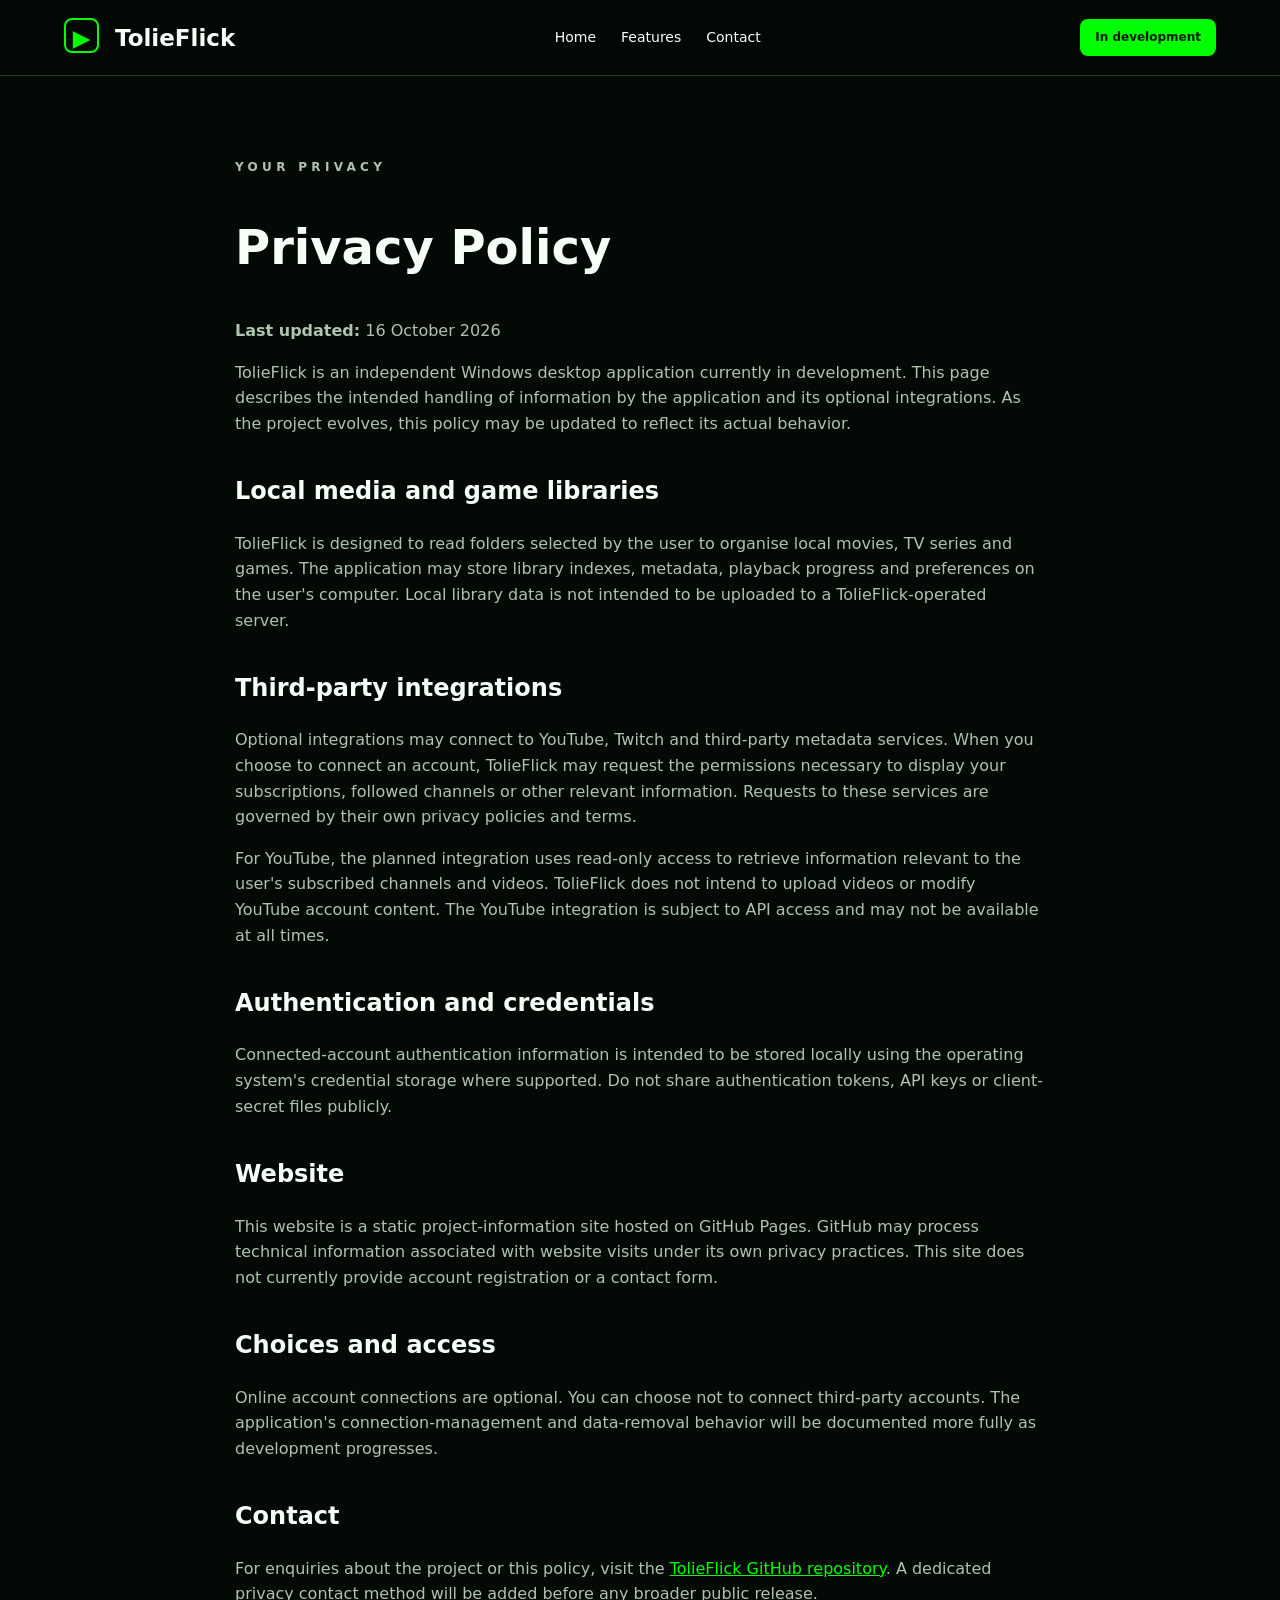
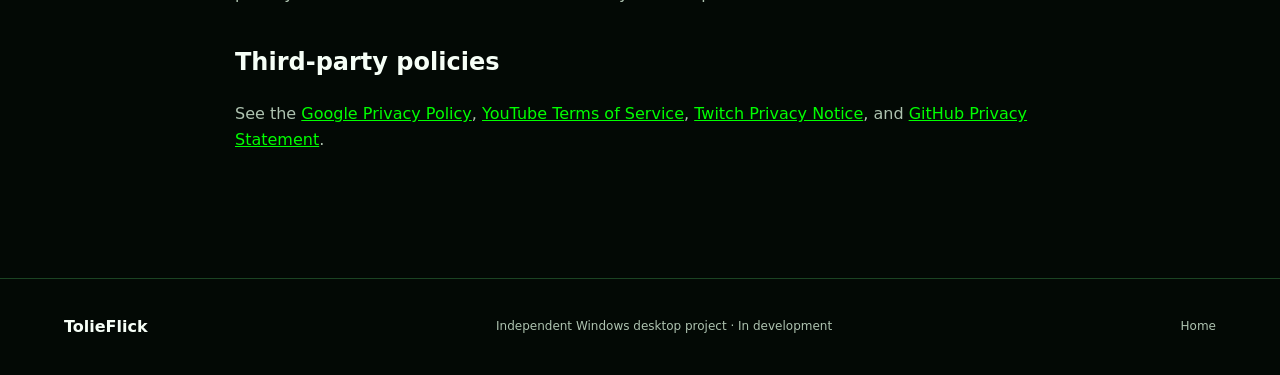
==== privacy.html @ b62e7263 "Add files via upload" ====
<!doctype html><html lang="en"><head><meta charset="utf-8"><meta name="viewport" content="width=device-width, initial-scale=1"><meta name="description" content="Privacy information for the TolieFlick Windows desktop project."><title>Privacy Policy — TolieFlick</title><link rel="stylesheet" href="style.css"></head><body><header class="site-header"><a class="logo" href="./"><span class="logo-mark">▶</span> TolieFlick</a><nav><a href="./">Home</a><a href="./#features">Features</a><a href="./#contact">Contact</a></nav><span class="status">In development</span></header><main class="policy"><p class="eyebrow">YOUR PRIVACY</p><h1>Privacy Policy</h1><p><strong>Last updated:</strong> 16 October 2026</p><p>TolieFlick is an independent Windows desktop application currently in development. This page describes the intended handling of information by the application and its optional integrations. As the project evolves, this policy may be updated to reflect its actual behavior.</p><h2>Local media and game libraries</h2><p>TolieFlick is designed to read folders selected by the user to organise local movies, TV series and games. The application may store library indexes, metadata, playback progress and preferences on the user's computer. Local library data is not intended to be uploaded to a TolieFlick-operated server.</p><h2>Third-party integrations</h2><p>Optional integrations may connect to YouTube, Twitch and third-party metadata services. When you choose to connect an account, TolieFlick may request the permissions necessary to display your subscriptions, followed channels or other relevant information. Requests to these services are governed by their own privacy policies and terms.</p><p>For YouTube, the planned integration uses read-only access to retrieve information relevant to the user's subscribed channels and videos. TolieFlick does not intend to upload videos or modify YouTube account content. The YouTube integration is subject to API access and may not be available at all times.</p><h2>Authentication and credentials</h2><p>Connected-account authentication information is intended to be stored locally using the operating system's credential storage where supported. Do not share authentication tokens, API keys or client-secret files publicly.</p><h2>Website</h2><p>This website is a static project-information site hosted on GitHub Pages. GitHub may process technical information associated with website visits under its own privacy practices. This site does not currently provide account registration or a contact form.</p><h2>Choices and access</h2><p>Online account connections are optional. You can choose not to connect third-party accounts. The application's connection-management and data-removal behavior will be documented more fully as development progresses.</p><h2>Contact</h2><p>For enquiries about the project or this policy, visit the <a href="https://github.com/Tolgrath/tolieflick">TolieFlick GitHub repository</a>. A dedicated privacy contact method will be added before any broader public release.</p><h2>Third-party policies</h2><p>See the <a href="https://policies.google.com/privacy">Google Privacy Policy</a>, <a href="https://www.youtube.com/t/terms">YouTube Terms of Service</a>, <a href="https://www.twitch.tv/p/en/legal/privacy-notice/">Twitch Privacy Notice</a>, and <a href="https://docs.github.com/en/site-policy/privacy-policies/github-general-privacy-statement">GitHub Privacy Statement</a>.</p></main><footer><a class="logo" href="./">TolieFlick</a><p>Independent Windows desktop project · In development</p><a href="./">Home</a></footer></body></html>
---- style.css ----
:root{--green:#00ff00;--bg:#030905;--panel:#09150d;--line:#1b4423;--text:#f6fff7;--muted:#aec3b0}*{box-sizing:border-box}html{scroll-behavior:smooth}body{margin:0;background:var(--bg);color:var(--text);font:16px/1.6 system-ui,-apple-system,Segoe UI,sans-serif}a{color:inherit;text-decoration:none}a:hover{color:var(--green)}.site-header{position:relative;z-index:2;display:flex;align-items:center;justify-content:space-between;gap:24px;padding:18px max(5%,calc((100% - 1300px)/2));border-bottom:1px solid var(--line);background:#030805}.logo{font-size:23px;font-weight:800;white-space:nowrap}.logo-mark{display:inline-grid;place-items:center;width:35px;height:35px;border:2px solid var(--green);border-radius:8px;color:var(--green);margin-right:8px}.site-header nav{display:flex;gap:25px;font-size:14px}.status{background:var(--green);color:#001a00;padding:9px 15px;border-radius:8px;font-size:12px;font-weight:800;white-space:nowrap}.hero{position:relative;isolation:isolate;min-height:600px;display:grid;grid-template-columns:1fr 1fr;align-items:center;gap:40px;padding:80px max(5%,calc((100% - 1300px)/2));overflow:hidden;background:radial-gradient(ellipse at 75% 50%,#124923 0%,#07170b 42%,#030805 75%)}.hero-glow{position:absolute;inset:0;z-index:-1;background:linear-gradient(110deg,transparent 60%,#00ff0010 85%)}.eyebrow{font-size:12px;letter-spacing:.36em;font-weight:800;color:#b0e8b5}.hero h1{font-size:clamp(58px,7vw,108px);line-height:1;letter-spacing:-.065em;margin:16px 0 28px}.hero h1 em,h2 em{font-style:normal;color:var(--green)}.lead{max-width:560px;font-size:19px}.actions{display:flex;flex-wrap:wrap;gap:12px;margin:30px 0}.button{display:inline-block;background:var(--green);color:#001700;border:1px solid var(--green);padding:12px 22px;border-radius:9px;font-weight:800}.button:hover{background:#b3ffb3;color:#001700}.button.outline{background:transparent;color:var(--green)}.button.outline:hover{background:#0b280e}.subtle{color:var(--muted);font-size:12px}.hero-visual{perspective:1000px}.window{border:1px solid #338746;border-radius:13px;background:#070d0a;box-shadow:0 0 70px #00ff0038,0 20px 90px #000b;transform:rotateY(-8deg) rotateX(3deg);overflow:hidden}.window-top{padding:13px 18px;border-bottom:1px solid #213d27;display:flex;justify-content:space-between;font-size:12px}.green{color:var(--green)}.window-body{display:grid;grid-template-columns:125px 1fr;min-height:310px}.window aside{background:#0a120c;border-right:1px solid #19371e;padding:20px 12px;font-size:12px;line-height:3.4;color:#b2c9b4}.library{padding:18px;min-width:0}.library small{color:#87c58b;letter-spacing:.15em;font-size:9px}.library h3{margin:4px 0 18px;font-size:18px}.posters{display:grid;grid-template-columns:repeat(3,1fr);gap:10px;margin-bottom:20px}.poster{height:155px;border-radius:6px;display:flex;align-items:flex-end;justify-content:center;padding:12px;font-size:11px;font-weight:900;letter-spacing:.12em;text-shadow:0 2px 10px #000}.p1{background:linear-gradient(0deg,#081009,transparent),radial-gradient(at 60% 30%,#8a4e26,#15241a 65%)}.p2{background:linear-gradient(0deg,#081009,transparent),radial-gradient(at 30% 20%,#ad693d,#28172d 70%)}.p3{background:linear-gradient(0deg,#081009,transparent),radial-gradient(at 50% 20%,#4285a4,#1c1b2c 70%)}.tiles{display:flex;gap:8px;margin-top:10px}.tiles span{height:35px;flex:1;background:linear-gradient(135deg,#173f28,#121d2a);border-radius:5px}.section{padding:90px max(5%,calc((100% - 1300px)/2))}.section h2{font-size:clamp(32px,4vw,54px);line-height:1.13;margin:12px 0 32px}.feature-grid{display:grid;grid-template-columns:repeat(4,1fr);gap:16px}.feature{border:1px solid var(--line);border-radius:15px;padding:28px 20px;background:linear-gradient(145deg,#0d2012,#060d08);min-height:230px}.feature-icon{font-size:36px;color:var(--green)}.feature h3{margin:16px 0 8px}.feature p,.about p,.contact p{color:var(--muted)}.about{display:grid;grid-template-columns:1fr 1fr;gap:50px;align-items:center;background:linear-gradient(120deg,#07120a,#0b1e11)}.about p{max-width:650px}.about-art{height:310px;border:1px solid #26632f;border-radius:18px;position:relative;overflow:hidden;display:grid;place-items:center;background:radial-gradient(circle at 50% 50%,#17682a,#06140a 62%)}.about-art .orb{position:absolute;width:220px;height:220px;border:2px solid #00ff0055;border-radius:50%;box-shadow:0 0 70px #00ff0040,inset 0 0 60px #00ff0020}.about-art span{z-index:1;text-align:center;font-size:26px;letter-spacing:.14em;font-weight:900;text-shadow:0 2px 20px #000}.about-art strong{color:var(--green)}.contact{text-align:center}.contact p{margin-bottom:28px}footer{display:flex;gap:24px;align-items:center;justify-content:space-between;border-top:1px solid var(--line);padding:26px 5%;font-size:12px;color:var(--muted)}footer .logo{color:var(--text);font-size:16px}footer .logo-mark{width:25px;height:25px;font-size:12px}footer div{display:flex;gap:18px}.policy{max-width:860px;margin:auto;padding:70px 25px 110px}.policy h1{font-size:48px}.policy h2{margin-top:36px}.policy p,.policy li{color:var(--muted)}.policy a{color:var(--green);text-decoration:underline}@media(max-width:850px){.site-header{flex-wrap:wrap}.site-header nav{order:3;width:100%;justify-content:space-between;gap:8px}.hero,.about{grid-template-columns:1fr}.hero{padding-top:60px}.feature-grid{grid-template-columns:repeat(2,1fr)}footer{flex-wrap:wrap}}@media(max-width:500px){.status{font-size:10px}.site-header nav{font-size:12px}.hero{min-height:0}.hero h1{font-size:65px}.feature-grid{grid-template-columns:1fr}.window-body{grid-template-columns:90px 1fr}.window aside{padding:10px 6px;font-size:10px}.posters{gap:5px}.poster{height:110px;font-size:9px}.library{padding:10px}footer{display:block}footer>*{margin-bottom:14px}}
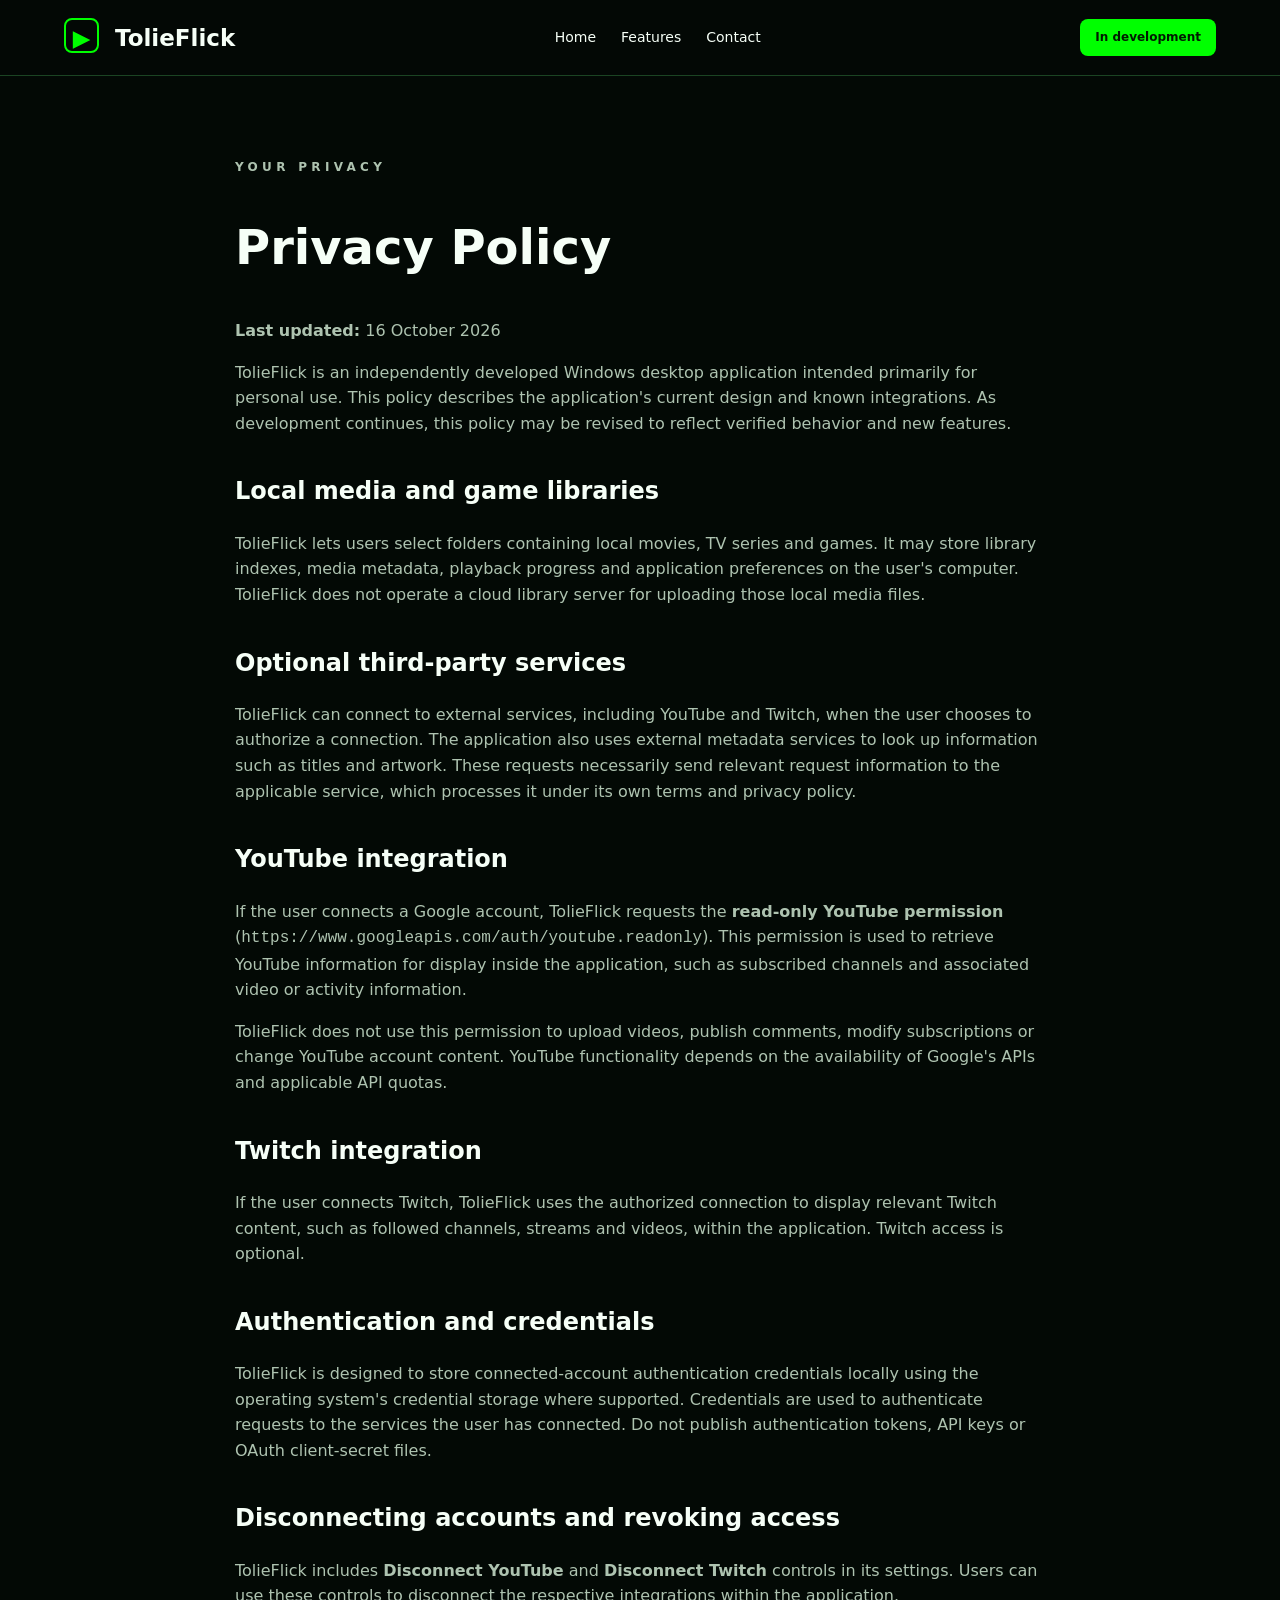
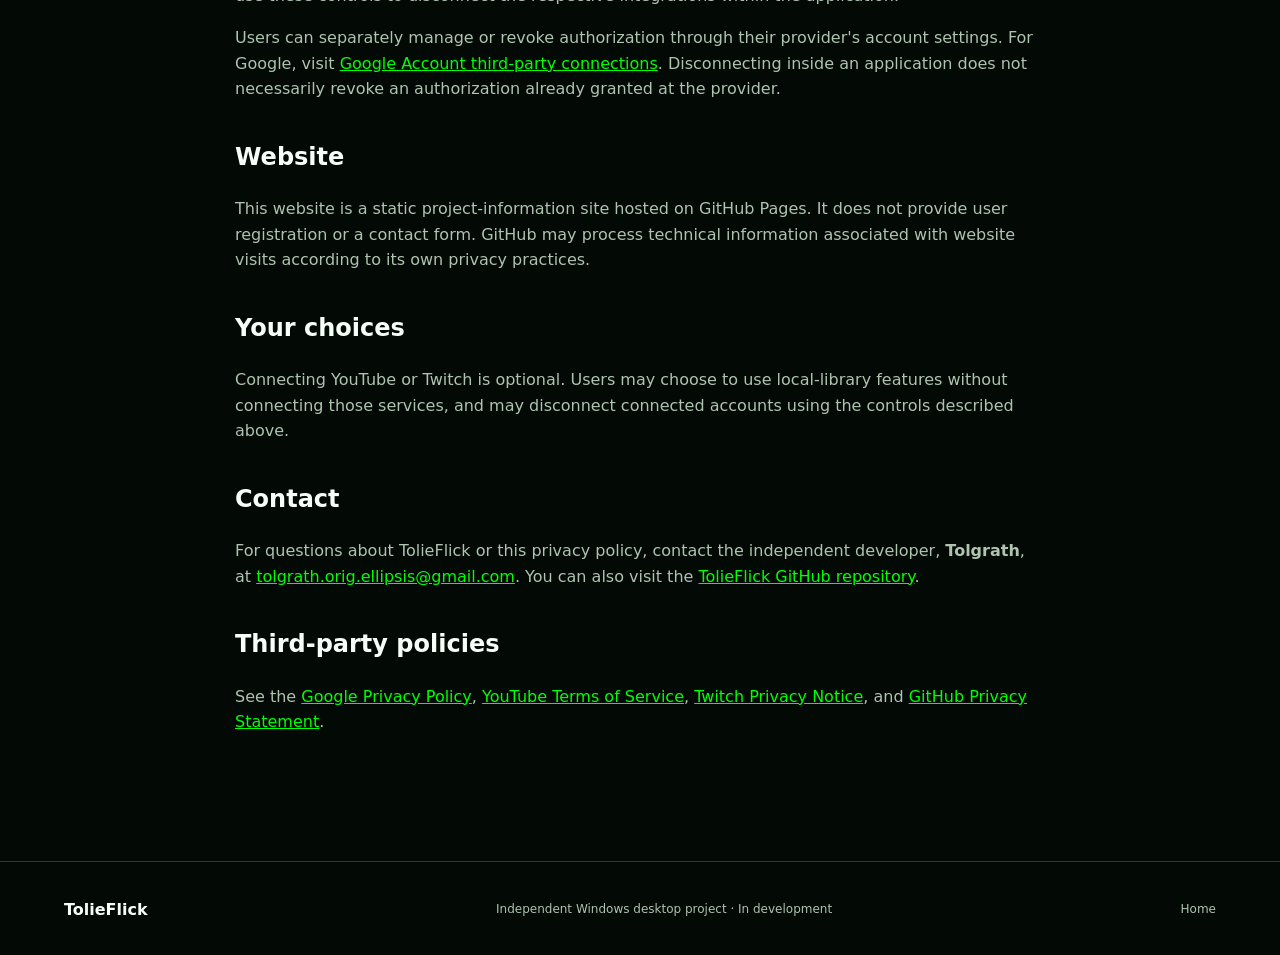
==== commit 8aa6a97d: "Add files via upload" ====
--- a/privacy.html
+++ b/privacy.html
@@ -1 +1,66 @@
-<!doctype html><html lang="en"><head><meta charset="utf-8"><meta name="viewport" content="width=device-width, initial-scale=1"><meta name="description" content="Privacy information for the TolieFlick Windows desktop project."><title>Privacy Policy — TolieFlick</title><link rel="stylesheet" href="style.css"></head><body><header class="site-header"><a class="logo" href="./"><span class="logo-mark">▶</span> TolieFlick</a><nav><a href="./">Home</a><a href="./#features">Features</a><a href="./#contact">Contact</a></nav><span class="status">In development</span></header><main class="policy"><p class="eyebrow">YOUR PRIVACY</p><h1>Privacy Policy</h1><p><strong>Last updated:</strong> 16 October 2026</p><p>TolieFlick is an independent Windows desktop application currently in development. This page describes the intended handling of information by the application and its optional integrations. As the project evolves, this policy may be updated to reflect its actual behavior.</p><h2>Local media and game libraries</h2><p>TolieFlick is designed to read folders selected by the user to organise local movies, TV series and games. The application may store library indexes, metadata, playback progress and preferences on the user's computer. Local library data is not intended to be uploaded to a TolieFlick-operated server.</p><h2>Third-party integrations</h2><p>Optional integrations may connect to YouTube, Twitch and third-party metadata services. When you choose to connect an account, TolieFlick may request the permissions necessary to display your subscriptions, followed channels or other relevant information. Requests to these services are governed by their own privacy policies and terms.</p><p>For YouTube, the planned integration uses read-only access to retrieve information relevant to the user's subscribed channels and videos. TolieFlick does not intend to upload videos or modify YouTube account content. The YouTube integration is subject to API access and may not be available at all times.</p><h2>Authentication and credentials</h2><p>Connected-account authentication information is intended to be stored locally using the operating system's credential storage where supported. Do not share authentication tokens, API keys or client-secret files publicly.</p><h2>Website</h2><p>This website is a static project-information site hosted on GitHub Pages. GitHub may process technical information associated with website visits under its own privacy practices. This site does not currently provide account registration or a contact form.</p><h2>Choices and access</h2><p>Online account connections are optional. You can choose not to connect third-party accounts. The application's connection-management and data-removal behavior will be documented more fully as development progresses.</p><h2>Contact</h2><p>For enquiries about the project or this policy, visit the <a href="https://github.com/Tolgrath/tolieflick">TolieFlick GitHub repository</a>. A dedicated privacy contact method will be added before any broader public release.</p><h2>Third-party policies</h2><p>See the <a href="https://policies.google.com/privacy">Google Privacy Policy</a>, <a href="https://www.youtube.com/t/terms">YouTube Terms of Service</a>, <a href="https://www.twitch.tv/p/en/legal/privacy-notice/">Twitch Privacy Notice</a>, and <a href="https://docs.github.com/en/site-policy/privacy-policies/github-general-privacy-statement">GitHub Privacy Statement</a>.</p></main><footer><a class="logo" href="./">TolieFlick</a><p>Independent Windows desktop project · In development</p><a href="./">Home</a></footer></body></html>
+<!doctype html>
+<html lang="en">
+<head>
+  <meta charset="utf-8">
+  <meta name="viewport" content="width=device-width, initial-scale=1">
+  <meta name="description" content="Privacy information for the TolieFlick Windows desktop project.">
+  <title>Privacy Policy — TolieFlick</title>
+  <link rel="stylesheet" href="style.css">
+</head>
+<body>
+  <header class="site-header">
+    <a class="logo" href="./"><span class="logo-mark">▶</span> TolieFlick</a>
+    <nav>
+      <a href="./">Home</a>
+      <a href="./#features">Features</a>
+      <a href="./#contact">Contact</a>
+    </nav>
+    <span class="status">In development</span>
+  </header>
+
+  <main class="policy">
+    <p class="eyebrow">YOUR PRIVACY</p>
+    <h1>Privacy Policy</h1>
+    <p><strong>Last updated:</strong> 16 October 2026</p>
+    <p>TolieFlick is an independently developed Windows desktop application intended primarily for personal use. This policy describes the application's current design and known integrations. As development continues, this policy may be revised to reflect verified behavior and new features.</p>
+
+    <h2>Local media and game libraries</h2>
+    <p>TolieFlick lets users select folders containing local movies, TV series and games. It may store library indexes, media metadata, playback progress and application preferences on the user's computer. TolieFlick does not operate a cloud library server for uploading those local media files.</p>
+
+    <h2>Optional third-party services</h2>
+    <p>TolieFlick can connect to external services, including YouTube and Twitch, when the user chooses to authorize a connection. The application also uses external metadata services to look up information such as titles and artwork. These requests necessarily send relevant request information to the applicable service, which processes it under its own terms and privacy policy.</p>
+
+    <h2>YouTube integration</h2>
+    <p>If the user connects a Google account, TolieFlick requests the <strong>read-only YouTube permission</strong> (<code>https://www.googleapis.com/auth/youtube.readonly</code>). This permission is used to retrieve YouTube information for display inside the application, such as subscribed channels and associated video or activity information.</p>
+    <p>TolieFlick does not use this permission to upload videos, publish comments, modify subscriptions or change YouTube account content. YouTube functionality depends on the availability of Google's APIs and applicable API quotas.</p>
+
+    <h2>Twitch integration</h2>
+    <p>If the user connects Twitch, TolieFlick uses the authorized connection to display relevant Twitch content, such as followed channels, streams and videos, within the application. Twitch access is optional.</p>
+
+    <h2>Authentication and credentials</h2>
+    <p>TolieFlick is designed to store connected-account authentication credentials locally using the operating system's credential storage where supported. Credentials are used to authenticate requests to the services the user has connected. Do not publish authentication tokens, API keys or OAuth client-secret files.</p>
+
+    <h2>Disconnecting accounts and revoking access</h2>
+    <p>TolieFlick includes <strong>Disconnect YouTube</strong> and <strong>Disconnect Twitch</strong> controls in its settings. Users can use these controls to disconnect the respective integrations within the application.</p>
+    <p>Users can separately manage or revoke authorization through their provider's account settings. For Google, visit <a href="https://myaccount.google.com/connections">Google Account third-party connections</a>. Disconnecting inside an application does not necessarily revoke an authorization already granted at the provider.</p>
+
+    <h2>Website</h2>
+    <p>This website is a static project-information site hosted on GitHub Pages. It does not provide user registration or a contact form. GitHub may process technical information associated with website visits according to its own privacy practices.</p>
+
+    <h2>Your choices</h2>
+    <p>Connecting YouTube or Twitch is optional. Users may choose to use local-library features without connecting those services, and may disconnect connected accounts using the controls described above.</p>
+
+    <h2>Contact</h2>
+    <p>For questions about TolieFlick or this privacy policy, contact the independent developer, <strong>Tolgrath</strong>, at <a href="mailto:tolgrath.orig.ellipsis@gmail.com">tolgrath.orig.ellipsis@gmail.com</a>. You can also visit the <a href="https://github.com/Tolgrath/tolieflick">TolieFlick GitHub repository</a>.</p>
+
+    <h2>Third-party policies</h2>
+    <p>See the <a href="https://policies.google.com/privacy">Google Privacy Policy</a>, <a href="https://www.youtube.com/t/terms">YouTube Terms of Service</a>, <a href="https://www.twitch.tv/p/en/legal/privacy-notice/">Twitch Privacy Notice</a>, and <a href="https://docs.github.com/en/site-policy/privacy-policies/github-general-privacy-statement">GitHub Privacy Statement</a>.</p>
+  </main>
+
+  <footer>
+    <a class="logo" href="./">TolieFlick</a>
+    <p>Independent Windows desktop project · In development</p>
+    <a href="./">Home</a>
+  </footer>
+</body>
+</html>
